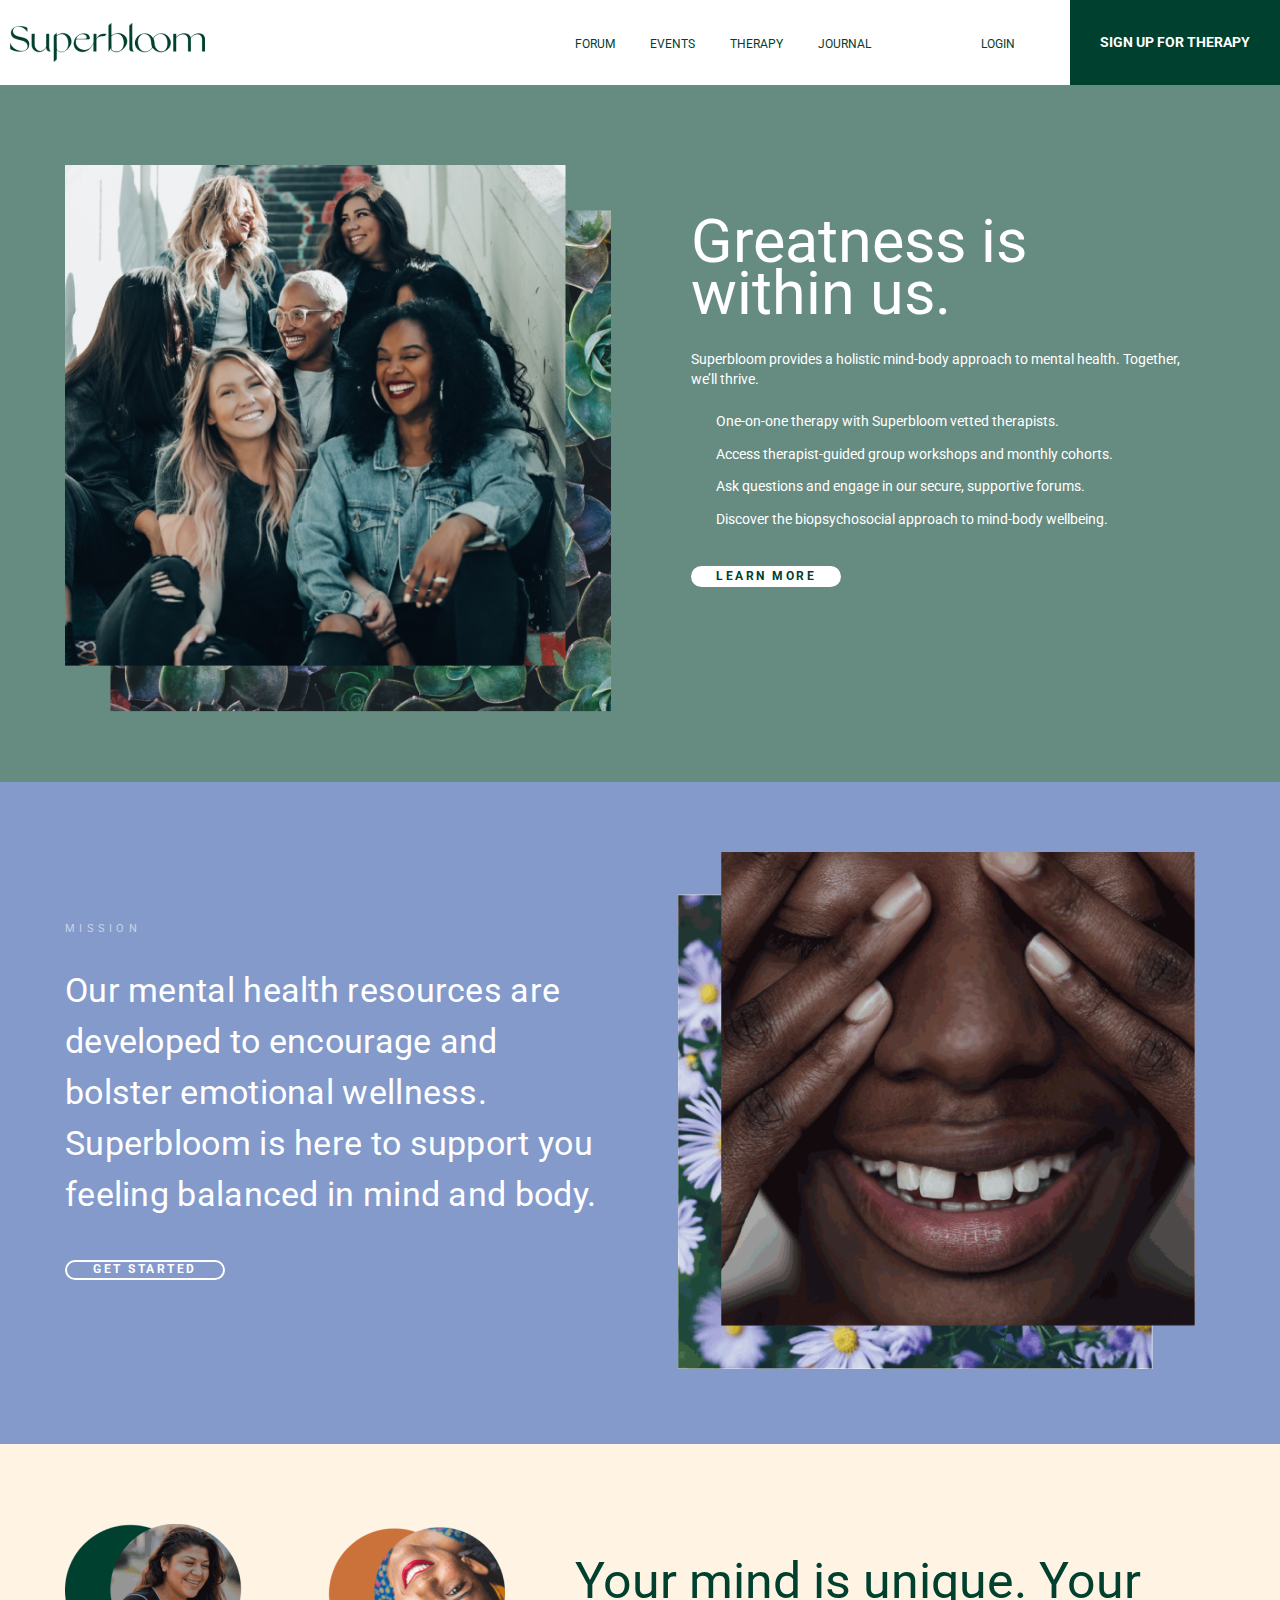
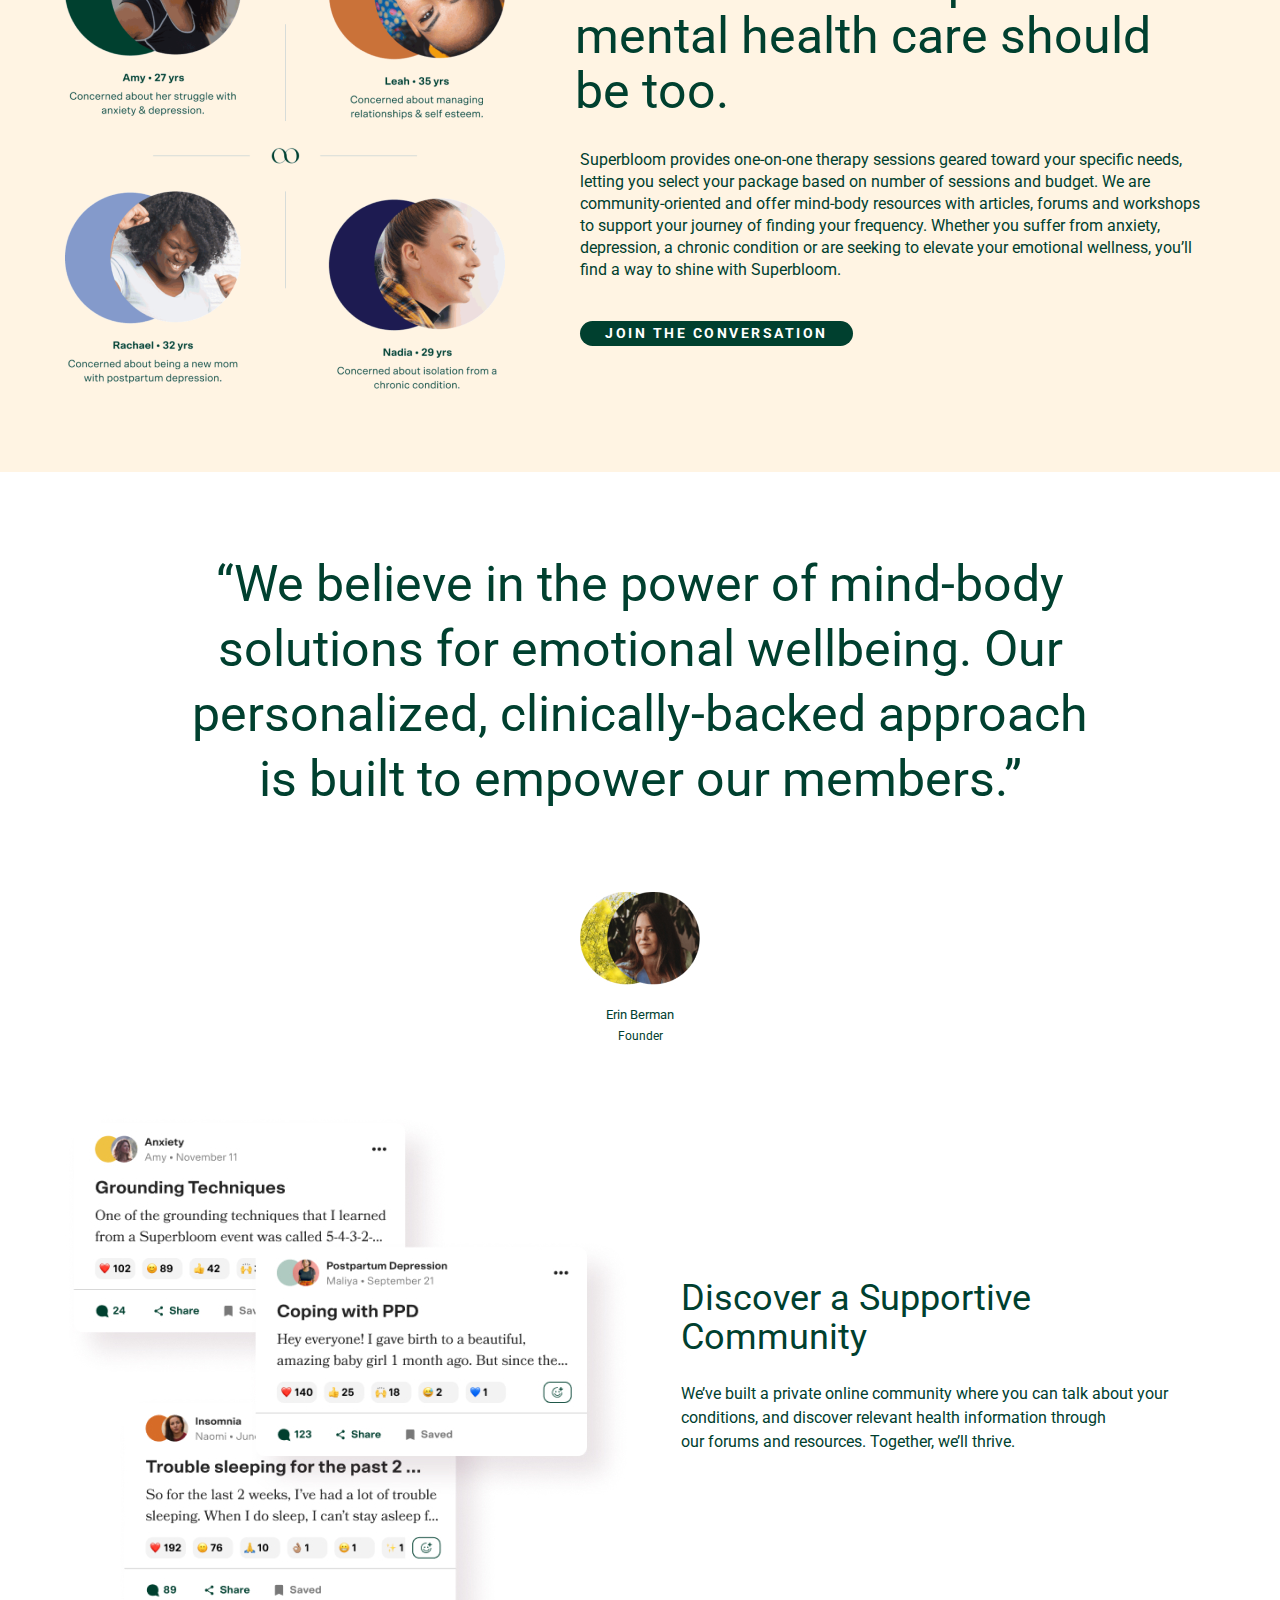
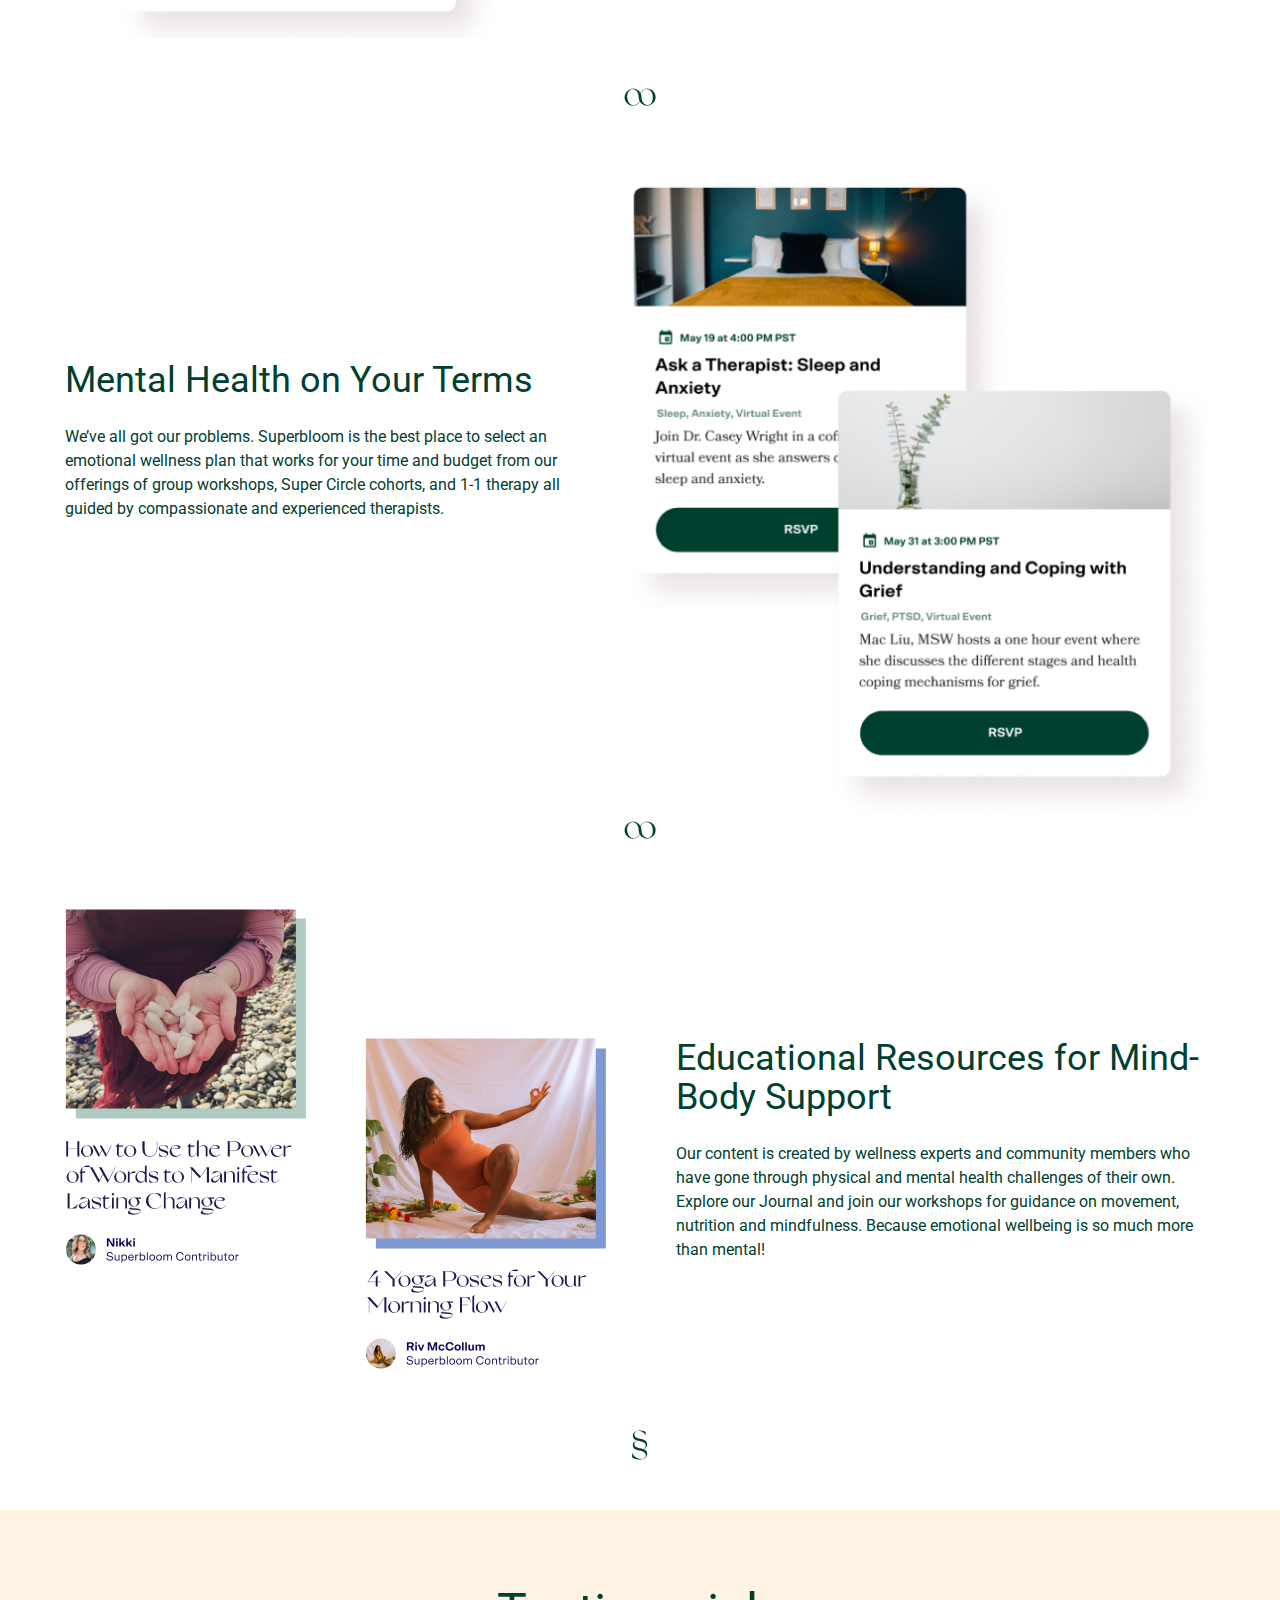
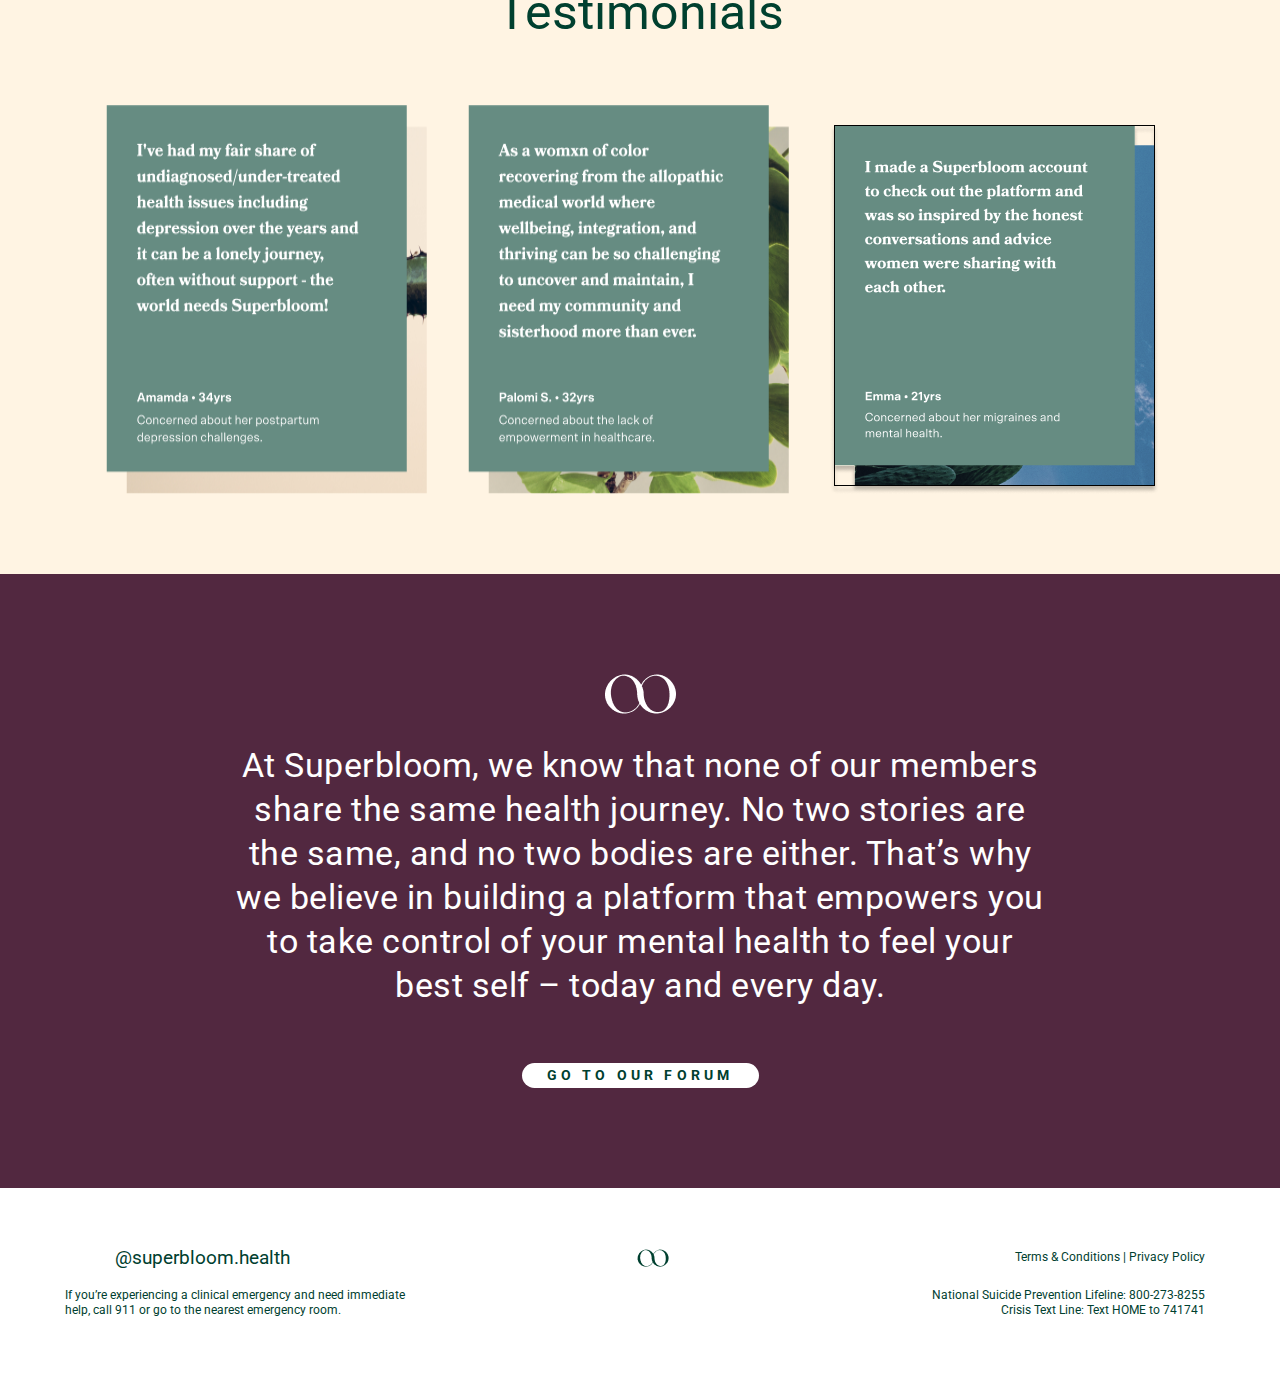
==== superbloom/index.html @ 29b99bd9 "Add files via upload" ====
<!DOCTYPE html>
<html lang="en">
 <head>
	<title>Superbloom</title>
	<meta charset="UTF-8">
	<meta name="format-detection" content="telephone=no">
	<link rel="stylesheet" href="css/style.min.css">
	<link rel="shortcut icon" href="favicon.ico">
	<!-- <meta name="robots" content="noindex, nofollow"> -->
	<!-- <meta name="viewport" content="width=device-width, initial-scale=1.0, maximum-scale=1.0, user-scalable=0"> -->
	<meta name="viewport" content="width=device-width, initial-scale=1.0">
</head>

<body>
	<div class="wrapper">
		<header class="header">
	<div class="header__conteiner _container">
		<div class="header__column">
			<a href="#" class="header__logo"><img src="img/logo.png" alt="logo"></a>
		</div>
		<div class="header__column">
			<div class="header__menu menu">
				<button type="button" class="menu__icon icon-menu">
					<span></span>
					<span></span>
					<span></span>
				</button>
				<nav class="header-menu__body">
					<ul class="header-menu__list">
						<li class="header-menu__item"><a href="" class="header-menu__link">FORUM</a></li>
						<li class="header-menu__item"><a href="" class="header-menu__link">EVENTS</a></li>
						<li class="header-menu__item"><a href="" class="header-menu__link">THERAPY</a></li>
						<li class="header-menu__item"><a href="" class="header-menu__link">JOURNAL</a></li>
						<li class="header-menu__item"><a href="" class="header-menu__link">LOGIN</a></li>
						<!-- <li class="header-menu__item"><a href="" class="header-menu__link">Sign Up FOR
							THERAPY</a></li> -->
						<button class="header__btn">Sign Up FOR
							THERAPY</button>
					</ul>
				</nav>
			</div>
		</div>
	</div>
</header>
		<main class="page">
			<section class="promo">
				<div class="promo__container _container">
					<div class="promo__img">
						<img src="img/bg.png" alt="bg">
					</div>
					<div class="promo__content">
						<h1 class="promo__title">Greatness is<br> within us.</h1>
						<div class="promo__subtitle">Superbloom provides a holistic mind-body approach to mental health.
							Together,<br> we’ll thrive.</div>
						<ul class="promo__item">
							<li>One-on-one therapy with Superbloom vetted therapists.</li>
							<li>Access therapist-guided group workshops and monthly cohorts.</li>
							<li>Ask questions and engage in our secure, supportive forums.</li>
							<li>Discover the biopsychosocial approach to mind-body wellbeing.</li>
						</ul>
						<button class="promo__btn">Learn More</button>
					</div>
				</div>
			</section>

			<section class="mission">
				<div class="mission__container _container">
					<div class="mission__content">
						<div class="mission__title">mission</div>
						<div class="mission__subtitle">Our mental health resources are developed to encourage and bolster
							emotional wellness. Superbloom is here to support you feeling balanced in mind and body.</div>
						<button class="mission__btn">Get started</button>
					</div>
					<div class="mission__img">
						<img src="img/main.png" alt="main">
					</div>
					<div class="mission__infinity">
						<img src="img/Infinity.png" alt="Infinity">
					</div>
				</div>
			</section>


			<section class="mind">
				<div class="mind__container _container">
					<div class="mind__img">
						<img src="img/piple.png" alt="piple">
					</div>
					<div class="mind__content">
						<div class="mind__title">Your mind is unique. Your mental health care should be too.</div>
						<div class="mind__subtitle">Superbloom provides one-on-one therapy sessions geared toward your
							specific needs, letting you select your package based on number of sessions and budget. We are
							community-oriented and offer mind-body resources with articles, forums and workshops to support
							your journey of finding your frequency. Whether you suffer from anxiety, depression, a chronic
							condition or are seeking to elevate your emotional wellness, you’ll find a way to shine with
							Superbloom.</div>
						<button class="mind__btn">Join the conversation</button>
					</div>
				</div>
			</section>

			<section class="berman">
				<div class="berman__container _container">
					<div class="berman__content">
						<div class="berman__title">“We believe in the power of mind-body<br>solutions for emotional wellbeing.
							Our<br>personalized, clinically-backed approach<br>is built to empower our members.”</div>
						<div class="berman__img">
							<img src="img/girl.jpg" alt="girl">
						</div>
						<div class="berman__name">Erin Berman</div>
						<div class="berman__descr">Founder</div>
					</div>
				</div>
			</section>

			<section class="discover">
				<div class="discover__container _container">
					<div class="discover__sup">
						<div class="discover__img">
							<img src="img/koom.jpg" alt="koom">
						</div>
						<div class="discover__content">
							<div class="discover__title">Discover a Supportive<br>Community</div>
							<div class="discover__subtitle">We’ve built a private online community where you can talk about
								your
								conditions, and discover relevant health information through<br>our forums and resources.
								Together,
								we’ll thrive.</div>
						</div>
					</div>

					<img src="img/infiti-green.png" alt="infinity" class="discover__infinity">

					<div class="discover__mental">
						<div class="discover__content-2">
							<div class="discover__label">Mental Health on Your Terms</div>
							<div class="discover__sublabel">We’ve all got our problems. Superbloom is the best place to select
								an
								emotional wellness plan that works for your time and budget from our offerings of group
								workshops,
								Super Circle cohorts, and 1-1 therapy all guided by compassionate and experienced therapists.
							</div>
						</div>

						<div class="discover__rsvp">
							<img src="img/card.jpg" alt="card">
						</div>
					</div>

					<img src="img/infiti-green.png" alt="infinity" class="discover__infinity">

					<div class="discover__support">
						<div class="discover__yoga">
							<img src="img/yoga.jpg" alt="yoga">
						</div>
						<div class="discover__content-3">
							<div class="discover__text">Educational Resources for Mind-Body Support</div>
							<div class="discover__descr">Our content is created by wellness experts and community members who
								have
								gone through physical and mental health challenges of their own. Explore our Journal and join
								our
								workshops for guidance on movement, nutrition and mindfulness. Because emotional wellbeing is so
								much more than mental!</div>
						</div>
					</div>

					<img src="img/infiniti-green1.png" alt="infinity" class="discover__infinity-green">
				</div>
			</section>

			<section class="testimonials">
				<div class="testimonials__container _container">
					<div class="testimonials__title">Testimonials</div>
					<div class="testimonials__image">
						<img src="img/01.png" alt="01">
						<img src="img/02.png" alt="02">
						<img src="img/03.png" alt="03">
					</div>
				</div>
			</section>

			<section class="forum">
				<div class="forum__container _container">
					<div class="forum__image">
						<img src="img/infiniti-1.png" alt="infiniti">
					</div>
					<div class="forum__content">
						<div class="forum__text">At Superbloom, we know that none of our members<br>share the same health
							journey. No two stories are<br>the same, and no two bodies are either. That’s why<br>we believe in
							building a platform that empowers you<br>to take control of your mental health to feel your<br>best
							self – today and every day.</div>
						<button class="forum__btn">go to our forum</button>
					</div>
				</div>
			</section>
		</main>
		<footer class="footer">
	<div class="footer__container _container">
		<div class="footer__wrapper">
			<div class="footer__link">
				<div class="footer__mail">@superbloom.health</div>
				<div class="footer__image">
					<img src="img/infiti-green.png" alt="">
				</div>
				<a href="" class="footer__tearms">Terms & Conditions <span>|</span> Privacy Policy</a>
			</div>
			<div class="footer__info">
				<div class="footer__text">If you’re experiencing a clinical emergency and need immediate<br>help, call 911
					or
					go to the nearest emergency room.</div>
				<div class="footer__descr">
					<div class="footer__tel">National Suicide Prevention Lifeline: 800-273-8255</div>
					<div class="footer__home">‍Crisis Text Line: Text HOME to 741741</div>
				</div>
			</div>
		</div>
	</div>
</footer>
	</div>
	<div class="popup popup_popup">
	<div class="popup__content">
		<div class="popup__body">
			<div class="popup__close"></div>
		</div>
	</div>
</div>
<div class="popup popup_massagename-message">
	<div class="popup__content">
		<div class="popup__body">
			<div class="popup__close"></div>
		</div>
	</div>
</div>
<div class="popup popup_video">
	<div class="popup__content">
		<div class="popup__body">
			<div class="popup__close popup__close_video"></div>
			<div class="popup__video _video"></div>
		</div>
	</div>
</div>

	<!-- Swiper -->
<!-- <script src="https://unpkg.com/swiper/swiper-bundle.min.js"></script> -->
<script src="js/vendors.min.js"></script>
<script src="js/app.min.js"></script>
</body>

</html>
---- superbloom/css/style.min.css ----
@charset "UTF-8";
@import url(https://fonts.googleapis.com/css?family=Roboto:regular,700,&display=swap);
@font-face {
  font-family: "Gilroy-Bold";
  font-display: swap;
  src: url("../fonts/Gilroy-Bold.woff2") format("woff2"), url("../fonts/Gilroy-Bold.woff") format("woff");
  font-weight: 400;
  font-style: normal;
}
@font-face {
  font-family: "Gilroy-Medium";
  font-display: swap;
  src: url("../fonts/Gilroy-Medium.woff2") format("woff2"), url("../fonts/Gilroy-Medium.woff") format("woff");
  font-weight: 400;
  font-style: normal;
}
@font-face {
  font-family: "Gilroy-SemiBold";
  font-display: swap;
  src: url("../fonts/Gilroy-SemiBold.woff2") format("woff2"), url("../fonts/Gilroy-SemiBold.woff") format("woff");
  font-weight: 400;
  font-style: normal;
}
@font-face {
  font-family: "Gilroy-Regular";
  font-display: swap;
  src: url("../fonts/Gilroy-Regular.woff2") format("woff2"), url("../fonts/Gilroy-Regular.woff") format("woff");
  font-weight: 400;
  font-style: normal;
}
* {
  padding: 0px;
  margin: 0px;
  border: 0px;
}

*,
*:before,
*:after {
  -moz-box-sizing: border-box;
  -webkit-box-sizing: border-box;
  box-sizing: border-box;
}

aside,
nav,
footer,
header,
section {
  display: block;
}

html {
  font-size: 16px;
}

html,
body {
  height: 100%;
  min-width: 320px;
}

body {
  line-height: 1;
  font-family: "Roboto";
  -ms-text-size-adjust: 100%;
  -moz-text-size-adjust: 100%;
  -webkit-text-size-adjust: 100%;
}

input,
button,
textarea {
  font-family: "Roboto";
  font-size: inherit;
}

input::-ms-clear {
  display: none;
}

button {
  cursor: pointer;
  background-color: inherit;
}

button::-moz-focus-inner {
  padding: 0;
  border: 0;
}

a,
a:visited {
  text-decoration: none;
}

a:hover {
  text-decoration: none;
}

ul li {
  list-style: none;
}

img {
  vertical-align: top;
}

h1,
h2,
h3,
h4,
h5,
h6 {
  font-weight: inherit;
  font-size: inherit;
}

/*
&::-webkit-scrollbar {
	display: none;
}
*/
body {
  color: #000;
}
body._lock {
  overflow: hidden;
}

.wrapper {
  width: 100%;
  min-height: 100%;
  overflow: hidden;
  display: flex;
  flex-direction: column;
}
._container {
  max-width: 1150px;
  margin: 0 auto;
}
@media (max-width: 1162px) {
  ._container {
    max-width: 970px;
  }
}
@media (max-width: 991.98px) {
  ._container {
    max-width: 750px;
  }
}
@media (max-width: 767.98px) {
  ._container {
    max-width: none;
    padding: 0 10px;
  }
}

.button {
  display: inline-flex;
  padding: 0px 0px;
}
.button._fw {
  width: 100%;
}

.select {
  position: relative;
}
.select__item {
  position: relative;
}
.select__title {
  color: #000;
  border: 1px solid #d9d9d9;
  background-color: #fff;
  cursor: pointer;
  border-radius: 4px;
}
@media (max-width: 991.98px) {
  .select__title {
    font-size: 18px;
  }
}
.select__value {
  display: flex;
  font-size: 14px;
  height: 30px;
  padding: 0px 15px;
  align-items: center;
  justify-content: space-between;
  flex-direction: row-reverse;
}
.select__value span {
  height: 1em;
  overflow: hidden;
  display: -webkit-box;
  -webkit-line-clamp: 1;
  -webkit-box-orient: vertical;
}
.select__value:before {
  content: "";
  display: inline-block;
  transition: all 0.3s ease 0s;
  width: 11px;
  height: 7px;
  background: url("../img/icons/select.svg") center/100% no-repeat;
}
.select__input {
  width: 100%;
  background-color: transparent;
  height: 100%;
}
.select__options {
  color: #000;
  position: absolute;
  top: 29px;
  border-radius: 0 0 4px 4px;
  min-width: 100%;
  left: 0;
  background-color: #fff;
  border-top: 0;
  border: 1px solid #d9d9d9;
  border-top: 0;
  font-size: 14px;
  padding: 10px 0px 5px 0px;
}
@media (max-width: 991.98px) {
  .select__options {
    font-size: 18px;
  }
}
.select__option {
  cursor: pointer;
  padding: 5px 15px;
  margin: 0px 0px 0px 0px;
}
@media (min-width: 992px) {
  .select__option:hover {
    background: #d9d9d9;
  }
}
.select._active {
  z-index: 5;
}
.select._active .select__value:before {
  transform: rotate(-180deg);
}
.select._active .select__options {
  display: block;
}

input[type=text],
input[type=email],
input[type=tel],
textarea {
  -webkit-appearance: none;
  -moz-appearance: none;
  appearance: none;
}
input[type=text]:focus,
input[type=email]:focus,
input[type=tel]:focus,
textarea:focus {
  outline: none;
}

.input {
  border-radius: 0 !important;
  width: 100%;
  display: block;
  padding: 0px 20px;
}
textarea.input {
  resize: none;
  padding: 0px 0px;
}

.checkbox {
  position: relative;
}
.checkbox__input {
  position: absolute;
  width: 0;
  height: 0;
  opacity: 0;
  visibility: hidden;
}
.checkbox__input:checked + .checkbox__text:before {
  background: #fff url("../img/icons/check.svg") center no-repeat;
}
.checkbox__text {
  display: inline-flex;
  align-items: center;
  position: relative;
  font-size: 16px;
  color: #ffffff;
  letter-spacing: -0.3px;
  line-height: calc(20 / 16);
  cursor: pointer;
}
.checkbox__text:before {
  content: "";
  align-self: flex-start;
  margin: 0px 14px 0px 0px;
  flex: 0 0 20px;
  left: 0;
  top: 0;
  width: 20px;
  height: 18px;
  background: #fff;
  border: 1px solid #a7a9ac;
}
.checkbox a {
  color: #fff;
  text-decoration: underline;
}
@media (min-width: 992px) {
  .checkbox a:hover {
    text-decoration: none;
  }
}
.checkbox._error .checkbox__text:before {
  border: 1px solid #ee1212;
}

.options {
  display: flex;
  flex-direction: column;
  align-items: flex-start;
}
.options__item {
  position: relative;
  cursor: pointer;
}
.options__input {
  position: absolute;
  width: 0;
  height: 0;
  opacity: 0;
  left: 0;
  top: 0;
  visibility: hidden;
}
.options__input:checked + .options__text:after {
  transform: scale(1);
}
.options__text {
  display: inline-flex;
  align-items: center;
  position: relative;
  font-size: 16px;
  color: #ffffff;
  letter-spacing: -0.3px;
  line-height: calc(20 / 16);
}
.options__text:before {
  content: "";
  align-self: flex-start;
  margin: 0px 14px 0px 0px;
  flex: 0 0 20px;
  left: 0;
  top: 0;
  border-radius: 50%;
  width: 20px;
  height: 18px;
  background: #fff;
  border: 1px solid #a7a9ac;
}
.options__text:after {
  content: "";
  transition: all 0.3s ease 0s;
  transform: scale(0);
  width: 10px;
  height: 10px;
  border-radius: 50%;
  background-color: #77243a;
  position: absolute;
  left: 5px;
  top: 4px;
}

.rating {
  display: flex;
  align-items: flex-end;
  font-size: 40px;
  line-height: 0.75;
  transition: opacity 0.3s ease 0s;
}

.rating.rating_sending {
  opacity: 0.2;
}

.rating.rating_set .rating__active,
.rating.rating_set .rating__item {
  cursor: pointer;
}

.rating__body {
  position: relative;
}

.rating__body::before {
  content: "★★★★★";
  display: block;
}

.rating__active {
  position: absolute;
  width: 0%;
  height: 100%;
  top: 0;
  left: 0;
  overflow: hidden;
}

.rating__active::before {
  content: "★★★★★";
  position: absolute;
  width: 100%;
  height: 100%;
  top: 0;
  left: 0;
  color: #ffd300;
}

.rating__items {
  display: flex;
  position: absolute;
  width: 100%;
  height: 100%;
  top: 0;
  left: 0;
}

.rating__item {
  flex: 0 0 20%;
  height: 100%;
  opacity: 0;
}

.rating__value {
  font-size: 50%;
  line-height: 1;
  padding: 0px 0px 0px 10px;
}

.quantity {
  width: 88px;
  height: 40px;
  display: flex;
  border: 1px solid rgba(166, 166, 166, 0.45);
}
.quantity__button {
  flex: 0 0 30px;
  position: relative;
  cursor: pointer;
}
.quantity__button::before, .quantity__button::after {
  content: "";
  position: absolute;
  top: 50%;
  left: 50%;
  transition: all 0.3s ease 0s;
  margin: 0px 0px 0px -4.5px;
  background-color: #a6a6a6;
  width: 9px;
  height: 1px;
}
@media (min-width: 991.98px) {
  .quantity__button:hover::before, .quantity__button:hover::after {
    background-color: rgba(0, 0, 0, 0.5);
  }
}
.quantity__button_plus::before {
  transform: rotate(-90deg);
}
.quantity__input {
  flex: 1 1 auto;
}
.quantity__input input {
  height: 100%;
  color: #a6a6a6;
  font-size: 12px;
  width: 100%;
  text-align: center;
}

.row:after {
  display: block;
  content: "";
  clear: both;
}

.rub:after {
  content: "₽";
}

ol.counter {
  list-style-type: none;
  counter-reset: item;
}
ol.counter li {
  position: relative;
  padding: 0px 0px 0px 45px;
}
ol.counter li:before {
  counter-increment: item;
  content: counter(item);
  position: absolute;
  left: 0;
  top: 0;
  color: #818181;
  font-size: 14px;
  font-weight: 700;
  text-align: center;
  line-height: 26px;
  border-radius: 50%;
  width: 28px;
  height: 28px;
  border: 1px solid #4274bb;
}

.ellipsis {
  display: block;
  overflow: hidden;
  width: 100%;
  white-space: nowrap;
  text-overflow: ellipsis;
}

.es {
  overflow: hidden;
  white-space: nowrap;
  text-overflow: ellipsis;
}

.table {
  display: table;
  font-size: 0;
  width: 100%;
}

.trow {
  display: table-row;
}

.cell {
  display: table-cell;
}
.cell.full {
  width: 100%;
}

._ibg {
  position: relative;
}
._ibg img {
  position: absolute;
  width: 100%;
  height: 100%;
  top: 0;
  left: 0;
  object-fit: cover;
}

body.ie ._ibg {
  background-position: center;
  background-size: cover;
  background-repeat: no-repeat;
}
body.ie ._ibg img {
  width: 0;
  height: 0;
  opacity: 0;
  visibility: hidden;
}

._video {
  position: relative;
  overflow: hidden;
  height: 0;
  padding-bottom: 56.25%;
}
._video video,
._video iframe,
._video object,
._video embed {
  position: absolute;
  top: 0;
  left: 0;
  width: 100%;
  height: 100%;
}

.videobg video,
.videobg iframe,
.videobg object,
.videobg embed {
  position: fixed;
  top: 50%;
  left: 50%;
  min-width: 100%;
  min-height: 100%;
  width: auto;
  height: auto;
  z-index: -100;
  transform: translateX(-50%) translateY(-50%);
  background-size: cover;
}

._more-content {
  transition: all 0.3s ease 0s;
  overflow: hidden;
}

._more-link {
  cursor: pointer;
}
._more-link span {
  font-style: normal;
}
._more-link span:first-child {
  display: block;
}
._more-link span:last-child {
  display: none;
}
._more-link._active span {
  font-style: normal;
}
._more-link._active span:first-child {
  display: none;
}
._more-link._active span:last-child {
  display: block;
}

#map {
  background: url("../img/icons/loading.gif") center/50px no-repeat;
}

._swiper {
  overflow: hidden;
}
._swiper .swiper-wrapper {
  width: 100%;
  height: 100%;
  box-sizing: content-box;
  display: flex;
  position: relative;
}
._swiper.swiper-container-vertical .swiper-wrapper {
  flex-direction: column;
}
._swiper.swiper-container-autoheight .swiper-wrapper {
  align-items: flex-start;
}

.swiper-container-initialized .swiper-slide {
  flex-shrink: 0;
}

.swiper-container-android .swiper-slide,
.swiper-container-android .swiper-wrapper {
  transform: translate3d(0px, 0, 0);
}

.swiper-button-lock {
  display: none !important;
}

._tabs-block {
  display: none;
}
._tabs-block._active {
  display: block;
}

.mirror {
  transform: scale(-1, 1);
}

.nicescroll-rails {
  z-index: 1000 !important;
}

._custom-scroll {
  position: fixed;
  right: 0;
  top: 0;
  width: 3px;
  height: 100%;
  z-index: 1000;
}
._custom-scroll__line {
  background-color: rgba(0, 0, 0, 0.5);
  border-radius: 3px 0 0 3px;
  position: relative;
  left: 0;
  top: 0;
  width: 100%;
}

.popup {
  -webkit-overflow-scrolling: touch;
  z-index: 100;
  padding: 30px 10px;
  position: fixed;
  top: 0px;
  left: 0;
  width: 100%;
  height: 100%;
  transition: visibility 0.8s ease 0s;
  visibility: hidden;
}
.popup::before {
  content: "";
  background-color: rgba(0, 0, 0, 0.9);
  position: fixed;
  width: 100%;
  height: 100%;
  top: 0;
  left: 0;
  opacity: 0;
  transition: opacity 0.8s ease 0s;
}
.popup.show {
  visibility: visible;
  overflow: auto;
}
.popup.show::before {
  opacity: 1;
}
.popup.show .popup__body {
  transform: scale(1);
}
.popup._active {
  overflow: auto;
  visibility: visible;
}
.popup._active::before {
  opacity: 1;
}
.popup._active .popup__body {
  transition: all 0.3s ease 0.2s;
  transform: scale(1);
}
.popup__content {
  display: flex;
  flex-direction: column;
  align-items: center;
  min-height: 100%;
  flex: 1 1 auto;
  width: 100%;
  display: flex;
  justify-content: center;
  align-items: center;
}
.popup__body {
  transform: scale(0);
  transition: all 0.3s ease 0s;
  background-color: #fff;
  padding: 50px;
  width: 100%;
  max-width: 800px;
}
.popup__close {
  width: 15px;
  height: 15px;
  position: absolute;
  top: 0px;
  right: 0px;
  cursor: pointer;
  z-index: 30;
  background: url("../img/icons/close.svg") 0 0 no-repeat;
}

.header {
  position: relative;
  z-index: 100;
}
.header__conteiner {
  max-width: 100%;
  padding: 0px 0px 0px 10px;
  height: 85px;
  display: flex;
  justify-content: space-between;
  align-items: center;
}
.header__logo {
  display: inline-block;
  width: 195px;
}
.header__logo img {
  max-width: 100%;
}
.header__btn {
  display: inline-flex;
  justify-content: center;
  align-items: center;
  height: 85px;
  background: #00402f;
  padding: 35px 30px;
  font-weight: 700;
  font-size: 14px;
  line-height: 85.7142857143%;
  text-align: center;
  text-transform: uppercase;
  color: #ffffff;
  margin: 0px 0px 0px 55px;
  transition: background-color 0.3s ease 0s;
  cursor: pointer;
}
.header__btn:hover {
  background-color: #007254;
  color: #fff;
}
@media (max-width: 991.98px) {
  .header__btn {
    margin: 0px 0px 0px 40px;
    font-size: 10px;
    padding: 15px 15px;
  }
}
@media (max-width: 767.98px) {
  .header__btn {
    display: block;
    margin: 0 auto;
    font-size: 20px;
  }
}

@media (max-width: 767.98px) {
  .header-menu__body {
    transform: translate(0, -100%);
    transition: transform 0.3s ease 0s;
    position: fixed;
    width: 100%;
    height: 100%;
    top: 0;
    left: 0;
    overflow: auto;
    padding: 85px 10px 30px 10px;
    background-color: rgba(250, 250, 250, 0.9);
  }
  .header-menu__body._active {
    transform: translate(0px, 0%);
  }
}
.header-menu__list {
  display: flex;
  justify-content: center;
  align-items: center;
}
.header-menu__list li {
  margin: 0px 0px 0px 35px;
}
@media (max-width: 991.98px) {
  .header-menu__list li {
    margin: 0px 0px 0px 25px;
  }
}
.header-menu__list li:nth-child(5) {
  margin: 0px 0px 0px 110px;
}
@media (max-width: 767.98px) {
  .header-menu__list li:nth-child(5) {
    margin: 0px 0px 30px 0px;
  }
}
@media (max-width: 1162px) {
  .header-menu__list li:nth-child(5) {
    margin: 0px 0px 0px 80px;
  }
}
@media (max-width: 1162px) and (max-width: 991.98px) {
  .header-menu__list li:nth-child(5) {
    margin: 0px 0px 0px 20px;
  }
}
@media (max-width: 1162px) and (max-width: 767.98px) {
  .header-menu__list li:nth-child(5) {
    margin: 0px 0px 30px 0px;
  }
}
.header-menu__list li:nth-child(6) {
  margin: 0px 0px 0px 55px;
}
@media (max-width: 767.98px) {
  .header-menu__list li:nth-child(6) {
    margin: 0px 0px 0px 0px;
  }
}
@media (max-width: 767.98px) {
  .header-menu__list {
    height: 50px;
    display: block;
  }
  .header-menu__list li {
    margin: 0px 0px 30px 0px;
  }
  .header-menu__list li:last-child {
    margin: 10px 0px 0px 0px;
  }
}
.header-menu__link {
  font-weight: 400;
  font-size: 12px;
  color: #00402f;
  text-align: center;
  text-transform: uppercase;
  position: relative;
}
.header-menu__link::before {
  display: block;
  position: absolute;
  content: "";
  height: 3px;
  border-radius: 5px;
  width: 0;
  background: #00402f;
  transition: all 0.3s ease 0s;
  left: 0;
  bottom: -5px;
}
.header-menu__link:hover {
  font-weight: 700;
  font-size: 14px;
  text-align: center;
  text-transform: uppercase;
  color: #4f8d7c;
}
.header-menu__link:hover::before {
  width: 100%;
}
@media (max-width: 767.98px) {
  .header-menu__link {
    font-size: 40px;
    display: block;
    text-align: center;
    color: #00402f;
  }
  .header-menu__link::before {
    display: none;
  }
}

.icon-menu {
  display: none;
}
@media (max-width: 767.98px) {
  .icon-menu {
    display: block;
    position: relative;
    width: 30px;
    height: 18px;
    cursor: pointer;
    z-index: 5;
  }
  .icon-menu span {
    transition: all 0.3s ease 0s;
    top: calc(50% - 1px);
    left: 0px;
    position: absolute;
    width: 100%;
    height: 2px;
    background-color: #000;
  }
  .icon-menu span:first-child {
    top: 0px;
  }
  .icon-menu span:last-child {
    top: auto;
    bottom: 0px;
  }
  .icon-menu._active span {
    transform: scale(0);
  }
  .icon-menu._active span:first-child {
    transform: rotate(-45deg);
    top: calc(50% - 1px);
  }
  .icon-menu._active span:last-child {
    transform: rotate(45deg);
    bottom: calc(50% - 1px);
  }
}

/*
//Burger
.icon-menu {
	display: none;
	@media (max-width: $md3+px) {
		display: block;
		position: absolute;
		top: 18px;
		right: 10px;
		width: 30px;
		height: 18px;
		cursor: pointer;
		z-index: 5;
		span {
			transition: all 0.3s ease 0s;
			top: calc(50% - 1px);
			left: 0px;
			position: absolute;
			width: 100%;
			height: 2px;
			background-color: #000;
			&:first-child {
				top: 0px;
			}
			&:last-child {
				top: auto;
				bottom: 0px;
			}
		}
		&._active {
			span {
				transform: scale(0);
				&:first-child {
					transform: rotate(-45deg);
					top: calc(50% - 1px);
				}
				&:last-child {
					transform: rotate(45deg);
					bottom: calc(50% - 1px);
				}
			}
		}
	}
}
*/
.footer {
  padding: 60px 0px 60px 0px;
}
.footer__link {
  display: flex;
  justify-content: space-between;
  align-items: center;
}
@media (max-width: 767.98px) {
  .footer__link {
    display: flex;
    flex-direction: column-reverse;
    align-items: center;
  }
}
.footer__mail {
  font-weight: 400;
  font-size: 19px;
  line-height: 105.2631578947%;
  color: #00402f;
  padding: 0px 0px 0px 50px;
}
@media (max-width: 1162px) {
  .footer__mail {
    font-size: 18px;
  }
}
@media (max-width: 767.98px) {
  .footer__mail {
    padding: 0px 0px 0px 0px;
  }
}
.footer__image {
  padding: 0px 15px;
}
@media (max-width: 767.98px) {
  .footer__image {
    padding: 15px 0px;
  }
}
.footer__tearms {
  font-weight: 400;
  font-size: 12px;
  line-height: 125%;
  text-align: center;
  color: #00402f;
  padding: 0px 10px 0px 0px;
}
.footer__info {
  display: flex;
  justify-content: space-between;
  align-items: center;
  padding: 20px 0px 0px 0px;
}
@media (max-width: 767.98px) {
  .footer__info {
    display: flex;
    flex-direction: column;
    align-items: center;
  }
}
.footer__text {
  font-weight: 400;
  font-size: 12px;
  line-height: 125%;
  color: #00402f;
  padding: 0px 10px 0px 0px;
}
@media (max-width: 1162px) {
  .footer__text {
    font-size: 11px;
  }
}
@media (max-width: 767.98px) {
  .footer__text {
    padding: 0px 0px 15px 0px;
    text-align: center;
  }
  .footer__text > br {
    display: none;
  }
}
.footer__descr {
  padding: 0px 10px 0px 0px;
}
.footer__tel {
  font-weight: 400;
  font-size: 12px;
  line-height: 125%;
  text-align: right;
  color: #00402f;
}
@media (max-width: 1162px) {
  .footer__tel {
    font-size: 11px;
  }
}
.footer__home {
  font-weight: 400;
  font-size: 12px;
  line-height: 125%;
  text-align: right;
  color: #00402f;
}
@media (max-width: 1162px) {
  .footer__home {
    font-size: 11px;
  }
}

.promo {
  padding: 80px 0px 70px 0px;
  background-color: #668c82;
}
@media (max-width: 767.98px) {
  .promo {
    padding: 40px 0px 0px 0px;
  }
}
.promo__container {
  display: flex;
}
@media (max-width: 767.98px) {
  .promo__container {
    flex-direction: column-reverse;
    text-align: center;
  }
}
.promo__img {
  flex: 0 0 546px;
  height: 100%;
  overflow: hidden;
}
.promo__img img {
  max-width: 100%;
}
@media (max-width: 1162px) {
  .promo__img {
    flex: 0 0 50%;
  }
}
@media (max-width: 991.98px) {
  .promo__img {
    margin-top: 20px;
  }
  .promo__img img {
    max-width: auto;
  }
}
.promo__content {
  align-items: flex-start;
  flex: 1 1 auto;
  padding: 50px 0px 0px 80px;
}
.promo__content *:last-child {
  margin-bottom: 0px;
}
@media (max-width: 1162px) {
  .promo__content {
    flex: 1 1 auto;
    padding: 0px 0px 0px 55px;
  }
}
@media (max-width: 767.98px) {
  .promo__content {
    padding: 0px 0px 0px 0px;
  }
}
.promo__title {
  font-weight: 400;
  font-size: 61px;
  line-height: 86.8852459016%;
  color: #ffffff;
  margin: 0px 0px 30px 0px;
}
@media (max-width: 1162px) {
  .promo__title {
    font-size: 50px;
    padding: 0 10px;
  }
}
@media (max-width: 767.98px) {
  .promo__title {
    font-size: 35px;
    margin: 0px 0px 30px 0px;
  }
  .promo__title br {
    display: none;
  }
}
.promo__subtitle {
  overflow: hidden;
  line-height: 142.8571428571%;
  font-weight: 400;
  font-size: 14px;
  color: #ffffff;
  margin: 0px 0px 15px 0px;
  padding: 0px 15px 0px 0px;
}
@media (max-width: 1162px) {
  .promo__subtitle {
    padding: 0px 0px 0px 15px;
  }
  .promo__subtitle br {
    display: none;
  }
}
@media (max-width: 767.98px) {
  .promo__subtitle {
    font-size: 13px;
    padding: 0 20px;
  }
}
.promo__item {
  margin: 0px 0px 30px 0px;
  padding: 0px 0px 0px 25px;
}
@media (max-width: 1162px) {
  .promo__item {
    padding: 0px 0px 0px 15px;
  }
}
@media (max-width: 767.98px) {
  .promo__item {
    margin: 0px 0px 20px 0px;
    padding: 0px 0px 0px 0px;
  }
}
.promo__item li {
  font-weight: 400;
  font-size: 14px;
  line-height: 235.7142857143%;
  color: #ffffff;
}
@media (max-width: 1162px) {
  .promo__item li {
    padding: 0 20px;
  }
}
@media (max-width: 991.98px) {
  .promo__item li {
    padding: 0px 0px 0px 0px;
    font-size: 12px;
  }
}
@media (max-width: 767.98px) {
  .promo__item li {
    font-size: 15px;
    padding: 0 15px;
  }
}
.promo__btn {
  display: inline-flex;
  justify-content: center;
  align-items: center;
  padding: 0 25px;
  background: #ffffff;
  border-radius: 50px;
  line-height: 183.3333333333%;
  transition: background-color 0.3s ease 0s;
  height: 21px;
  font-weight: 700;
  font-size: 12px;
  text-align: center;
  letter-spacing: 2.5px;
  text-transform: uppercase;
  color: #00402f;
}
.promo__btn:hover {
  background-color: #c0c0c0;
}
@media (max-width: 1162px) {
  .promo__btn {
    margin: 0px 0px 0px 15px;
  }
}

.mission {
  padding: 70px 0px 75px 0px;
  background-color: #849acb;
}
@media (max-width: 767.98px) {
  .mission {
    padding: 50px 0px 0px 0px;
  }
}
.mission__container {
  display: flex;
}
@media (max-width: 767.98px) {
  .mission__container {
    flex-direction: column;
    text-align: center;
  }
}
.mission__content {
  flex: 1 1 auto;
  align-items: flex-end;
  padding: 70px 80px 0px 0px;
}
.mission__content *:last-child {
  margin-bottom: 0;
}
@media (max-width: 767.98px) {
  .mission__content {
    padding: 0px 0px 0px 0px;
  }
}
.mission__title {
  font-weight: 400;
  font-size: 11px;
  line-height: 118.1818181818%;
  letter-spacing: 4.3px;
  text-transform: uppercase;
  color: rgba(255, 255, 255, 0.57);
  margin: 0px 0px 30px 0px;
}
.mission__subtitle {
  font-weight: 400;
  font-size: 34px;
  line-height: 150%;
  letter-spacing: 0.3px;
  color: #ffffff;
  margin: 0px 0px 40px 0px;
}
@media (max-width: 1162px) {
  .mission__subtitle {
    font-size: 25px;
  }
}
@media (max-width: 991.98px) {
  .mission__subtitle {
    font-size: 20px;
  }
}
@media (max-width: 767.98px) {
  .mission__subtitle {
    padding: 0 20px;
  }
}
.mission__btn {
  display: inline-flex;
  justify-content: center;
  align-items: center;
  height: 20px;
  border: 2px solid #ffffff;
  box-sizing: border-box;
  border-radius: 50px;
  padding: 0 26px;
  font-weight: 700;
  font-size: 12px;
  line-height: 166.6666666667%;
  text-align: center;
  letter-spacing: 2.5px;
  text-transform: uppercase;
  transition: background-color 0.3s ease 0s;
  color: #ffffff;
}
.mission__btn:hover {
  background-color: #c0c0c0;
}
.mission__img {
  flex: 0 0 517px;
  height: 100%;
  overflow: hidden;
}
.mission__img img {
  max-width: 100%;
}
@media (max-width: 1162px) {
  .mission__img {
    flex: 0 0 50%;
  }
}
@media (max-width: 767.98px) {
  .mission__img {
    margin-top: 20px;
  }
}
.mission__infinity {
  position: relative;
  max-width: 1380px;
  padding: 0px 10px;
  display: flex;
  justify-content: flex-end;
  align-items: center;
}
@media (max-width: 1162px) {
  .mission__infinity {
    padding: 0px 0px 0px 0px;
  }
}
.mission__infinity img {
  position: absolute;
  top: 50%;
  left: 100%;
  padding: 0px 0px 0px 70px;
}
@media (max-width: 1162px) {
  .mission__infinity img {
    display: none;
  }
}

.mind {
  background-color: #fff4e3;
  padding: 80px 0px 80px 0;
}
@media (max-width: 767.98px) {
  .mind {
    padding: 45px 0px 80px 0;
  }
}
.mind__container {
  display: flex;
}
@media (max-width: 767.98px) {
  .mind__container {
    flex-direction: column-reverse;
    text-align: center;
  }
}
.mind__img {
  flex: 0 0 440px;
  height: 100%;
  overflow: hidden;
}
.mind__img img {
  max-width: 100%;
}
@media (max-width: 1162px) {
  .mind__img {
    flex: 0 0 50%;
  }
}
@media (max-width: 767.98px) {
  .mind__img {
    margin-top: 30px;
  }
}
.mind__content {
  flex: 1 1 auto;
  align-items: flex-start;
  padding: 30px 0px 0px 60px;
}
.mind__content *:last-child {
  margin-bottom: 0;
}
@media (max-width: 1162px) {
  .mind__content {
    padding: 30px 0px 0px 45px;
  }
}
@media (max-width: 767.98px) {
  .mind__content {
    padding: 0px 0px 0px 0px;
  }
}
.mind__title {
  font-weight: 400;
  font-size: 50px;
  line-height: 110%;
  color: #00402f;
  margin: 0px 0px 30px 0px;
  padding: 0 10px;
}
@media (max-width: 1162px) {
  .mind__title {
    font-size: 45px;
  }
}
@media (max-width: 991.98px) {
  .mind__title {
    font-size: 25px;
  }
}
@media (max-width: 767.98px) {
  .mind__title {
    margin: 0px 0px 20px 0px;
  }
}
.mind__subtitle {
  font-weight: 400;
  font-size: 16px;
  line-height: 137.5%;
  color: #00402f;
  margin: 0px 0px 40px 0px;
  padding: 0 15px;
}
@media (max-width: 991.98px) {
  .mind__subtitle {
    font-size: 13px;
  }
}
@media (max-width: 767.98px) {
  .mind__subtitle {
    font-size: 14px;
    margin: 0px 0px 30px 0px;
  }
}
.mind__btn {
  display: inline-flex;
  justify-content: center;
  align-items: center;
  height: 25px;
  background: #00402f;
  border-radius: 50px;
  padding: 0 25px;
  font-weight: 700;
  font-size: 14px;
  line-height: 178.5714285714%;
  text-align: center;
  letter-spacing: 2.5px;
  text-transform: uppercase;
  color: #ffffff;
  margin: 0 15px;
  transition: background-color 0.3s ease 0s;
}
.mind__btn:hover {
  background-color: #007254;
}
@media (max-width: 991.98px) {
  .mind__btn {
    font-size: 10px;
  }
}

.berman {
  padding: 80px 0px 50px 0px;
}
@media (max-width: 991.98px) {
  .berman {
    padding: 65px 0px 50px 0px;
  }
}
@media (max-width: 767.98px) {
  .berman {
    padding: 50px 0px 50px 0px;
  }
}
.berman__container {
  display: flex;
  flex-direction: column;
  justify-content: center;
  align-items: center;
}
.berman__content *:last-child {
  margin-bottom: 0;
}
.berman__title {
  font-weight: 400;
  font-size: 50px;
  line-height: 130%;
  text-align: center;
  color: #00402f;
  margin: 0px 0px 80px 0px;
  padding: 0px 20px;
}
@media (max-width: 991.98px) {
  .berman__title {
    font-size: 40px;
  }
}
@media (max-width: 767.98px) {
  .berman__title {
    font-size: 25px;
  }
}
.berman__img {
  margin: 0px 0px 20px 0px;
}
.berman__img img {
  display: block;
  margin: 0 auto;
}
.berman__name {
  font-weight: 400;
  font-size: 13px;
  line-height: 138.4615384615%;
  text-align: center;
  color: #00402f;
  margin: 0px 0px 5px 0px;
}
.berman__descr {
  font-weight: 400;
  font-size: 12px;
  line-height: 125%;
  text-align: center;
  color: #00402f;
}

.discover {
  position: relative;
  padding: 20px 0px 50px 0px;
}
.discover__sup {
  display: flex;
  margin: 0px 0px 50px 0px;
}
@media (max-width: 767.98px) {
  .discover__sup {
    flex-direction: column-reverse;
    text-align: center;
  }
}
.discover__img {
  flex: 0 0 566px;
  height: 100%;
  overflow: hidden;
}
.discover__img img {
  max-width: 100%;
}
@media (max-width: 991.98px) {
  .discover__img {
    flex: 0 0 50%;
  }
}
@media (max-width: 767.98px) {
  .discover__img {
    margin-top: 30px;
  }
}
.discover__content {
  padding: 165px 0 0 50px;
}
.discover__content *:last-child {
  margin-bottom: 0;
}
@media (max-width: 767.98px) {
  .discover__content {
    padding: 40px 0px 0px 0px;
  }
}
.discover__title {
  font-weight: 400;
  font-size: 36px;
  line-height: 108.3333333333%;
  color: #00402f;
  padding: 0px 0px 25px 0px;
}
@media (max-width: 991.98px) {
  .discover__title {
    font-size: 30px;
  }
}
@media (max-width: 767.98px) {
  .discover__title {
    font-size: 25px;
  }
}
.discover__subtitle {
  font-weight: 400;
  font-size: 16px;
  line-height: 150%;
  color: #00402f;
}
@media (max-width: 991.98px) {
  .discover__subtitle {
    font-size: 15px;
  }
}
@media (max-width: 767.98px) {
  .discover__subtitle {
    font-size: 13px;
  }
}
.discover__infinity {
  display: block;
  margin: 0 auto;
}
.discover__mental {
  display: flex;
  padding: 72px 0 0 0;
}
@media (max-width: 767.98px) {
  .discover__mental {
    flex-direction: column;
    text-align: center;
    padding: 50px 0px 0px 0px;
  }
}
.discover__content-2 {
  padding: 183px 65px 0 0;
}
.discover__content-2 *:last-child {
  margin-bottom: 0;
}
@media (max-width: 767.98px) {
  .discover__content-2 {
    padding: 30px 0px 0px 0px;
  }
}
.discover__label {
  font-weight: 400;
  font-size: 36px;
  line-height: 108.3333333333%;
  color: #00402f;
  padding: 0px 0px 25px 0px;
}
@media (max-width: 991.98px) {
  .discover__label {
    font-size: 30px;
  }
}
@media (max-width: 767.98px) {
  .discover__label {
    font-size: 25px;
  }
}
.discover__sublabel {
  font-weight: 400;
  font-size: 16px;
  line-height: 150%;
  color: #00402f;
}
@media (max-width: 991.98px) {
  .discover__sublabel {
    font-size: 15px;
  }
}
@media (max-width: 767.98px) {
  .discover__sublabel {
    font-size: 13px;
  }
}
.discover__rsvp {
  flex: 0 0 590px;
  height: 100%;
  overflow: hidden;
}
.discover__rsvp img {
  max-width: 100%;
}
@media (max-width: 991.98px) {
  .discover__rsvp {
    flex: 0 0 50%;
  }
}
@media (max-width: 767.98px) {
  .discover__rsvp {
    margin-top: 30px;
  }
}
.discover__support {
  display: flex;
  padding: 70px 0px 0px 0px;
  margin: 0px 0px 60px 0px;
}
@media (max-width: 767.98px) {
  .discover__support {
    flex-direction: column-reverse;
    text-align: center;
    padding: 45px 0px 0px 0px;
  }
}
.discover__yoga {
  flex: 0 0 541px;
  height: 100%;
  overflow: hidden;
}
.discover__yoga img {
  max-width: 100%;
}
@media (max-width: 991.98px) {
  .discover__yoga {
    flex: 0 0 50%;
  }
}
@media (max-width: 767.98px) {
  .discover__yoga {
    margin-top: 30px;
  }
}
.discover__content-3 {
  padding: 130px 0px 0px 70px;
}
.discover__content-3 *:last-child {
  margin-bottom: 0;
}
@media (max-width: 767.98px) {
  .discover__content-3 {
    padding: 30px 0px 0px 0px;
  }
}
.discover__text {
  font-weight: 400;
  font-size: 36px;
  line-height: 108.3333333333%;
  color: #00402f;
  padding: 0px 0px 25px 0px;
}
@media (max-width: 991.98px) {
  .discover__text {
    font-size: 30px;
  }
}
@media (max-width: 767.98px) {
  .discover__text {
    font-size: 25px;
  }
}
.discover__descr {
  font-weight: 400;
  font-size: 16px;
  line-height: 150%;
  color: #00402f;
}
@media (max-width: 991.98px) {
  .discover__descr {
    font-size: 14px;
  }
}
@media (max-width: 767.98px) {
  .discover__descr {
    font-size: 13px;
  }
}
.discover__infinity-green {
  display: block;
  margin: 0 auto;
}

.testimonials {
  background: #fff4e3;
  padding: 80px 0px;
}
@media (max-width: 767.98px) {
  .testimonials {
    padding: 50px 0px 0px 0px;
  }
}
.testimonials__container {
  display: flex;
  flex-direction: column;
}
.testimonials__container *:last-child {
  margin-bottom: 0;
}
.testimonials__title {
  font-weight: 400;
  font-size: 50px;
  line-height: 90%;
  text-align: center;
  color: #00402f;
  padding: 0px 0px 70px 0px;
}
@media (max-width: 991.98px) {
  .testimonials__title {
    font-size: 40px;
    padding: 0px 0px 60px 0px;
  }
}
@media (max-width: 767.98px) {
  .testimonials__title {
    padding: 0px 0px 40px 0px;
  }
}
.testimonials__image {
  display: flex;
  justify-content: space-evenly;
}
.testimonials__image img {
  max-width: 100%;
}
.testimonials__image img:nth-child(3) {
  padding: 20px 15px 0px 0px;
}
@media (max-width: 767.98px) {
  .testimonials__image img:nth-child(3) {
    padding: 0px 0px 15px 0;
  }
}
@media (max-width: 1162px) {
  .testimonials__image img {
    padding: 0px 0px 0px 15px;
  }
}
@media (max-width: 991.98px) {
  .testimonials__image {
    flex-wrap: wrap;
  }
  .testimonials__image img {
    padding: 20px 0px 0px 10px;
  }
}
@media (max-width: 767.98px) {
  .testimonials__image {
    flex-direction: column;
    align-items: center;
  }
  .testimonials__image img {
    padding: 0px 0px 20px 0px;
  }
}

.forum {
  background: #522840;
  padding: 100px 0px;
}
@media (max-width: 767.98px) {
  .forum {
    padding: 65px 0px 100px 0px;
  }
}
.forum__image {
  overflow: hidden;
  padding: 0px 0px 30px 0px;
}
.forum__image img {
  max-width: 100%;
  display: block;
  margin: 0 auto;
}
.forum__content {
  padding: 0px 15px 0px 15px;
}
.forum__content *:last-child {
  margin-bottom: 0;
}
.forum__text {
  font-weight: 400;
  font-size: 34px;
  line-height: 129.4117647059%;
  text-align: center;
  letter-spacing: 0.5px;
  color: #ffffff;
  padding: 0px 0px 55px 0px;
}
@media (max-width: 991.98px) {
  .forum__text {
    font-size: 30px;
  }
}
@media (max-width: 767.98px) {
  .forum__text {
    font-size: 20px;
    padding: 0px 0px 40px 0px;
    text-align: center;
  }
}
.forum__btn {
  display: block;
  margin: 0 auto;
  height: 25px;
  background: #ffffff;
  border-radius: 50px;
  padding: 0px 25px 0px 25px;
  font-weight: 700;
  font-size: 14px;
  line-height: 178.5714285714%;
  text-align: center;
  letter-spacing: 4.2px;
  text-transform: uppercase;
  color: #00402f;
  margin-bottom: 25px;
  transition: background-color 0.3s ease 0s;
}
.forum__btn:hover {
  background-color: #c0c0c0;
  color: #fff;
}
@media (max-width: 767.98px) {
  .forum__btn {
    font-size: 13px;
  }
}

.page {
  flex: 1 1 auto;
}
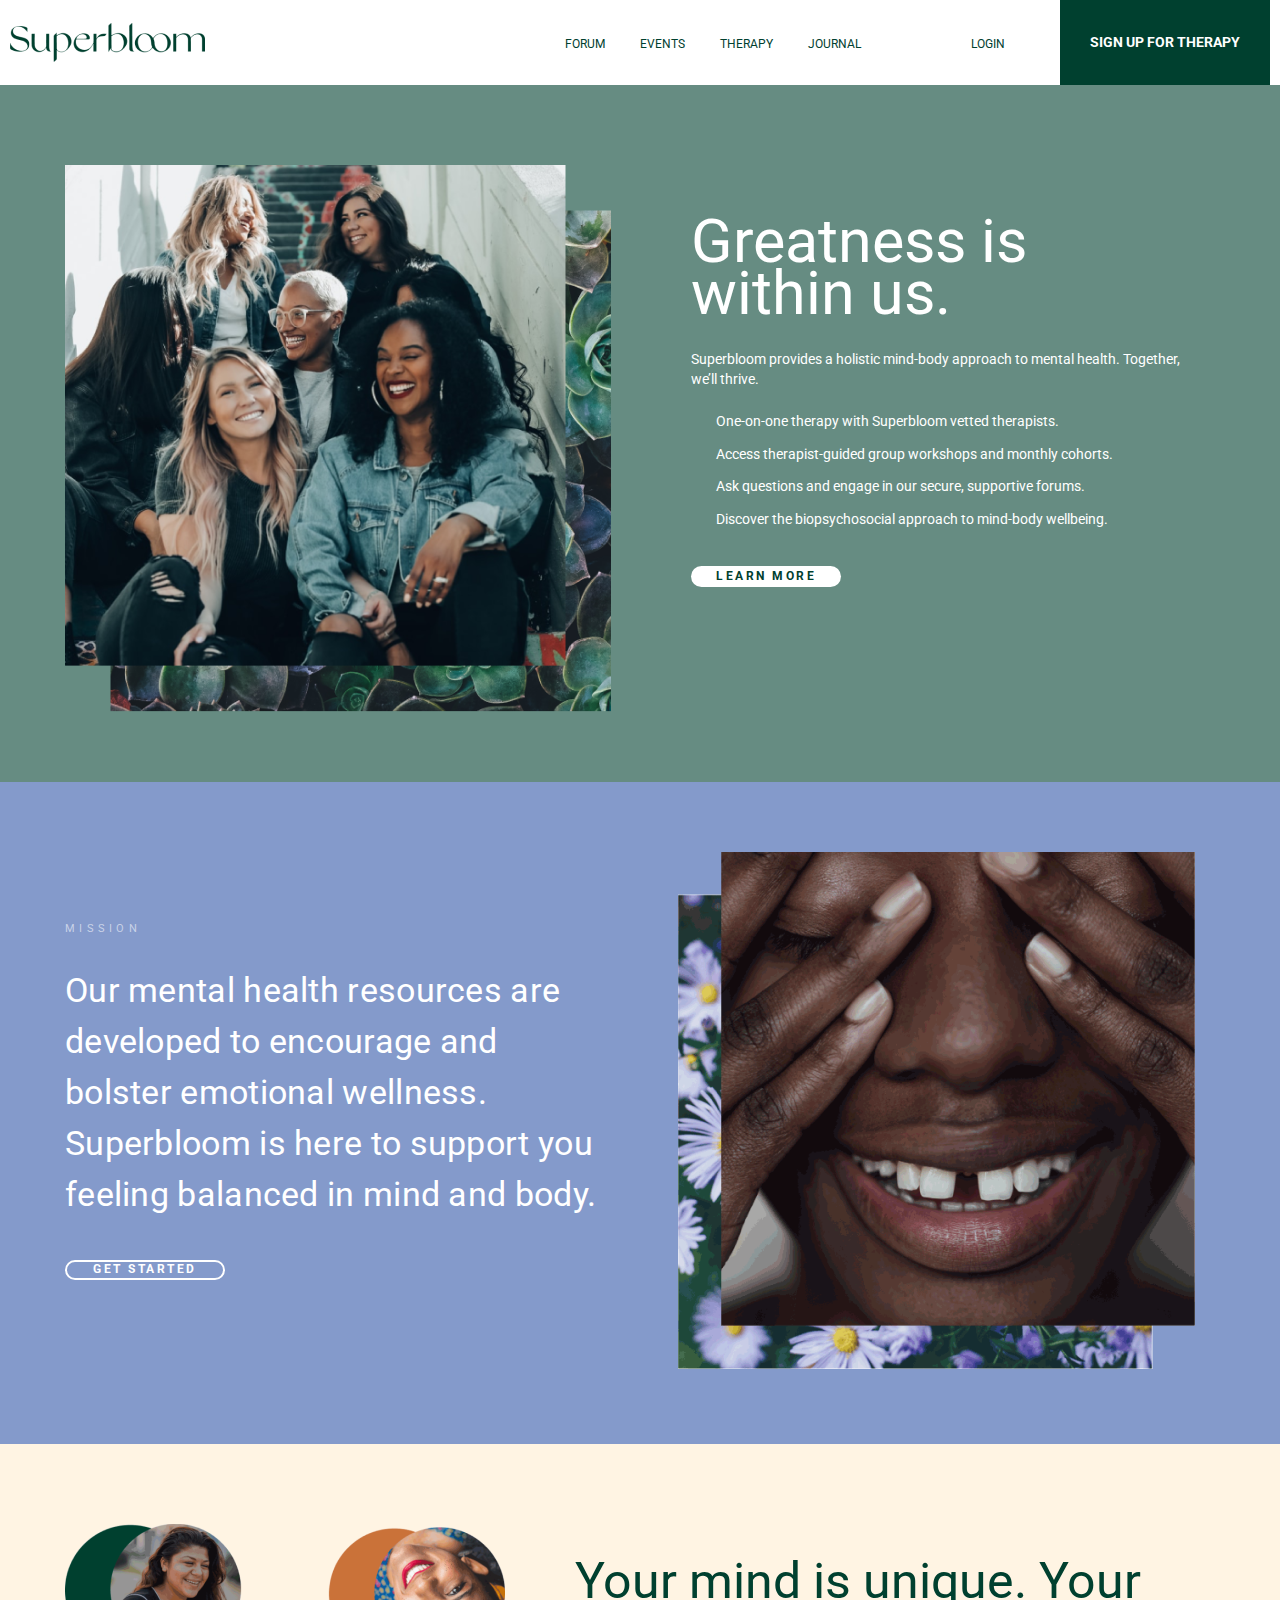
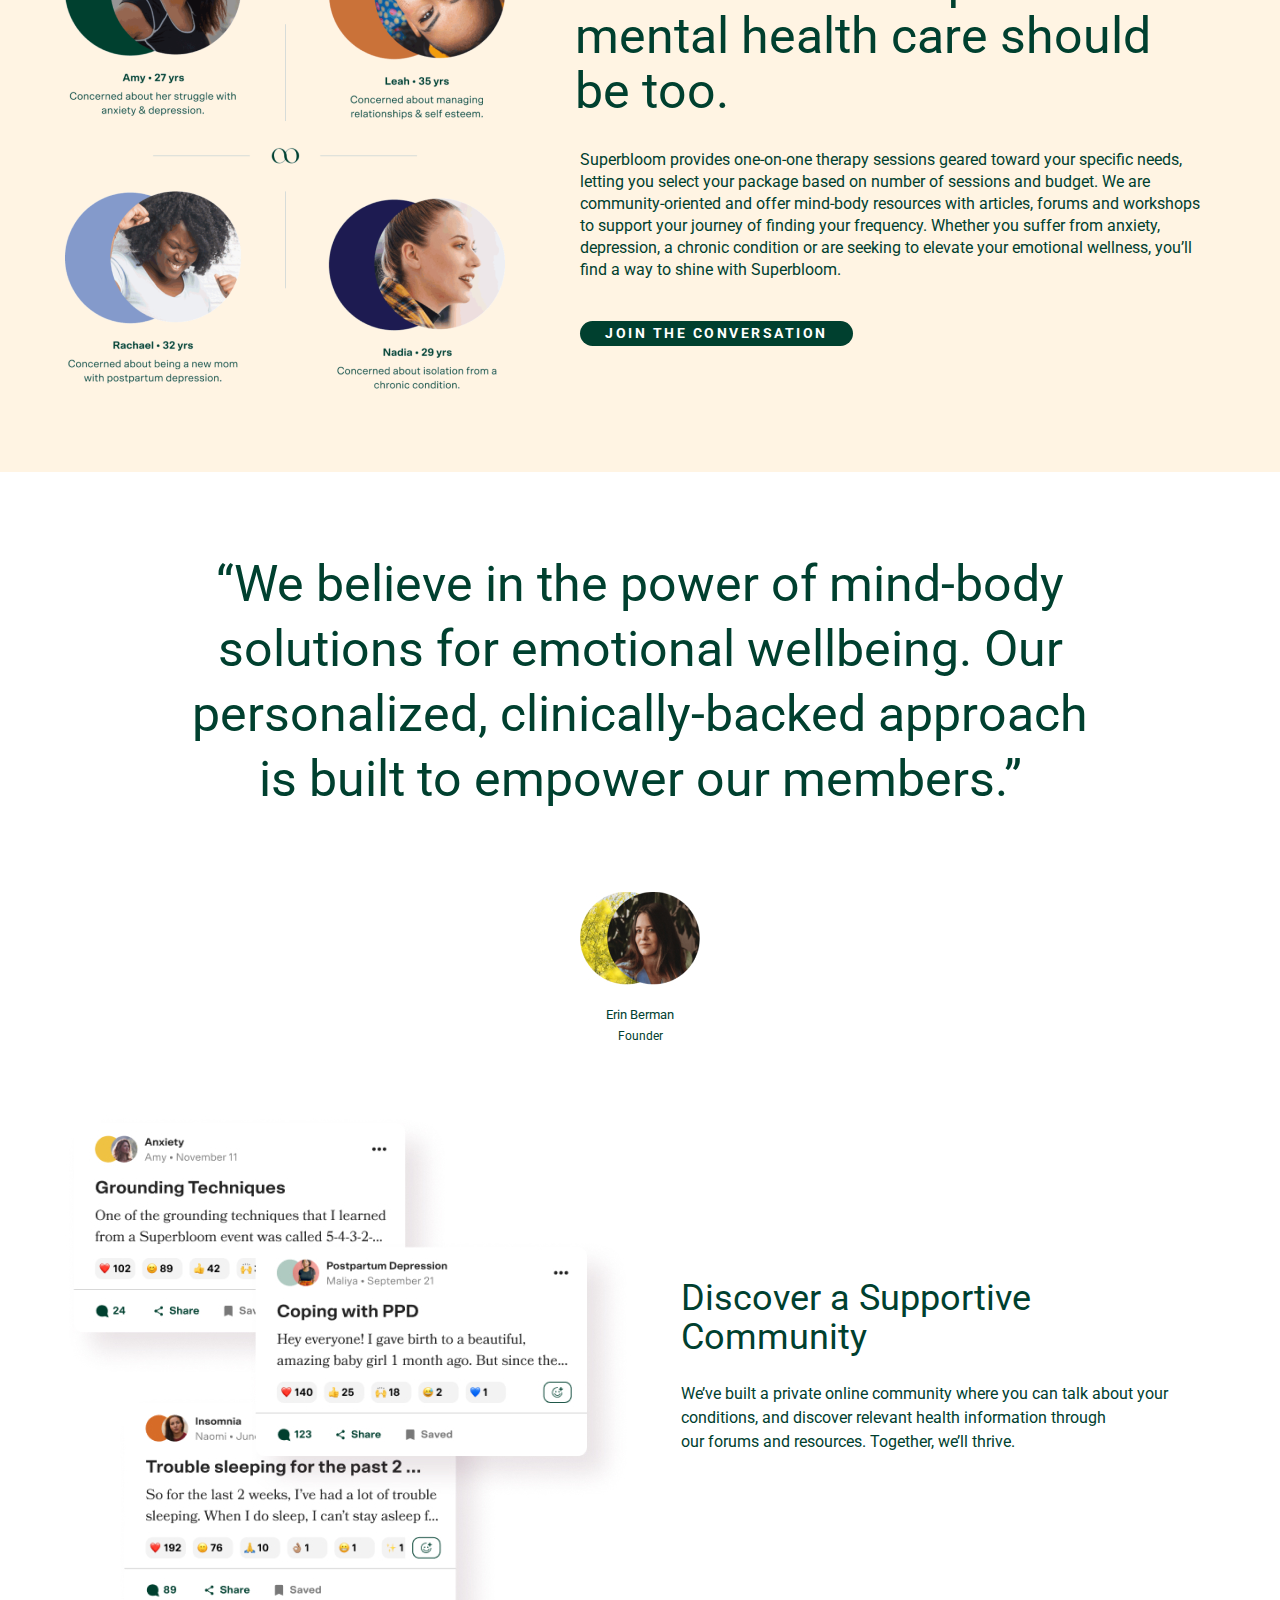
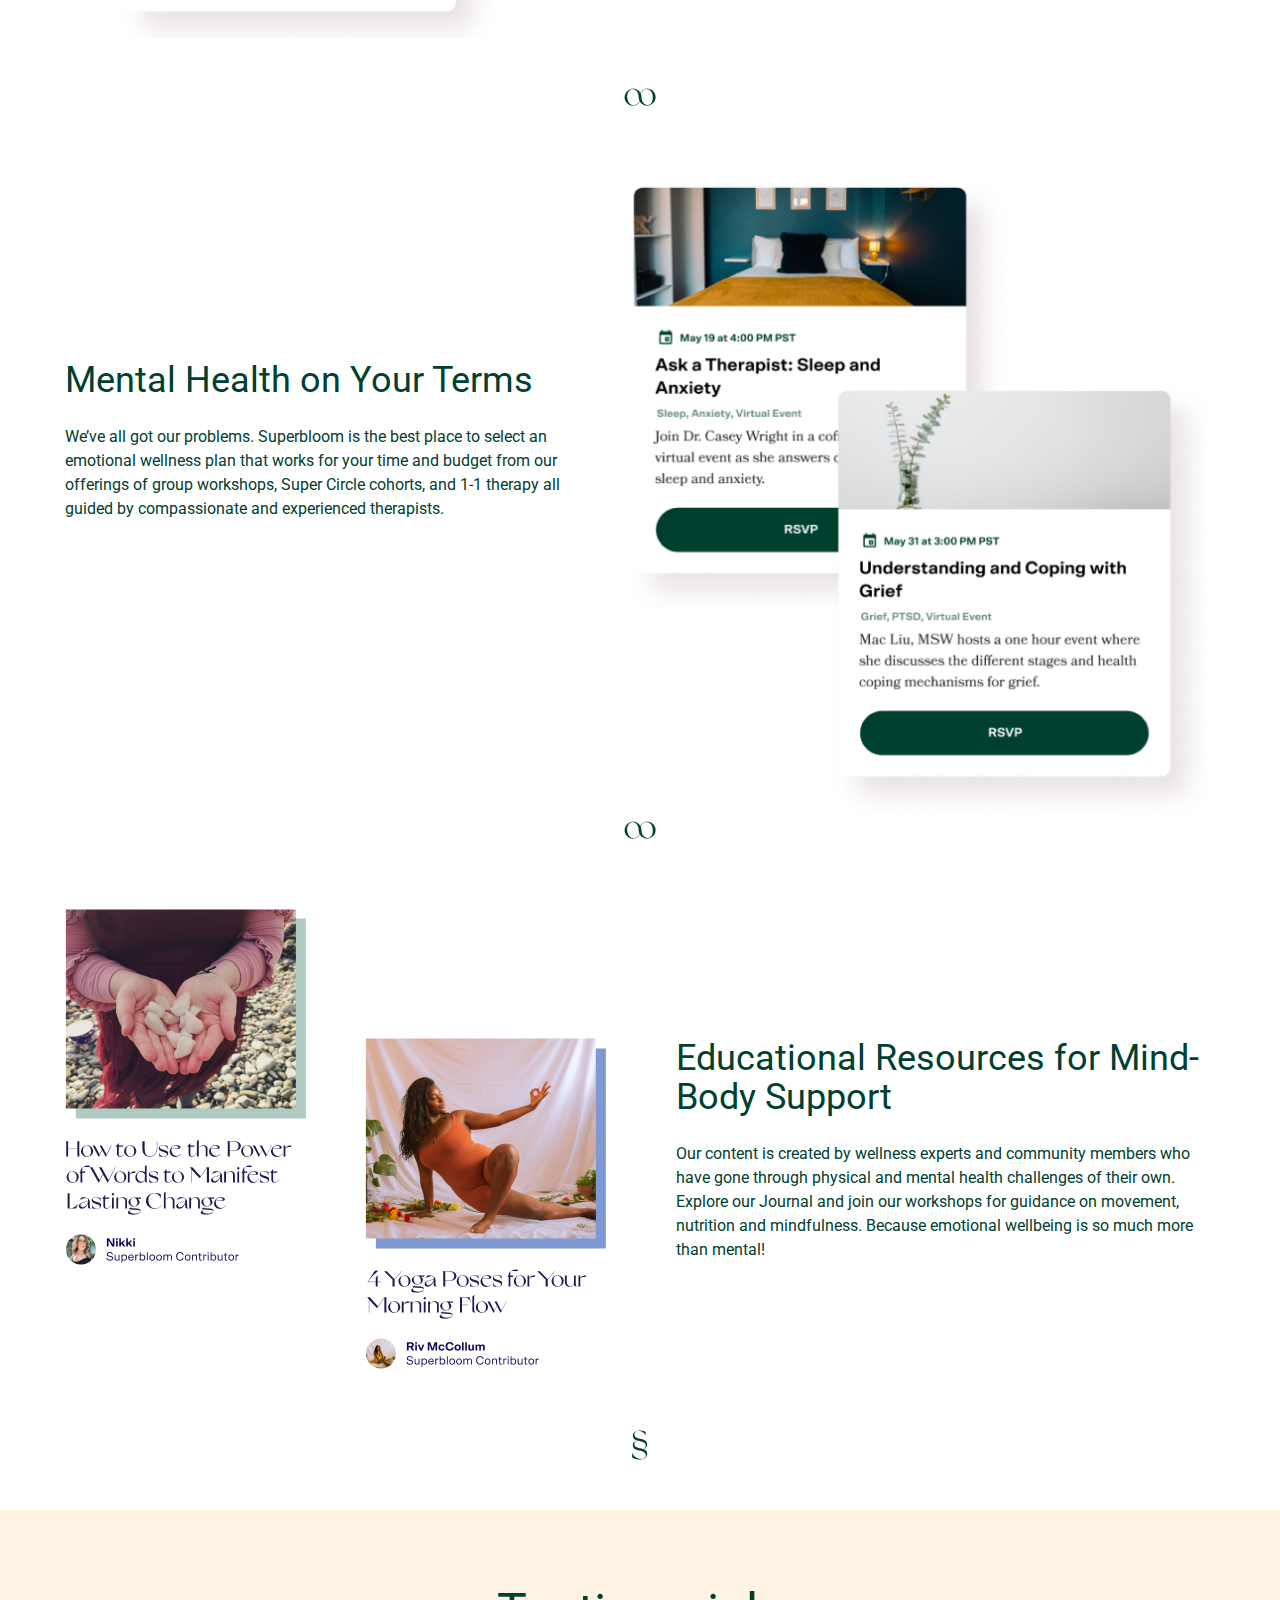
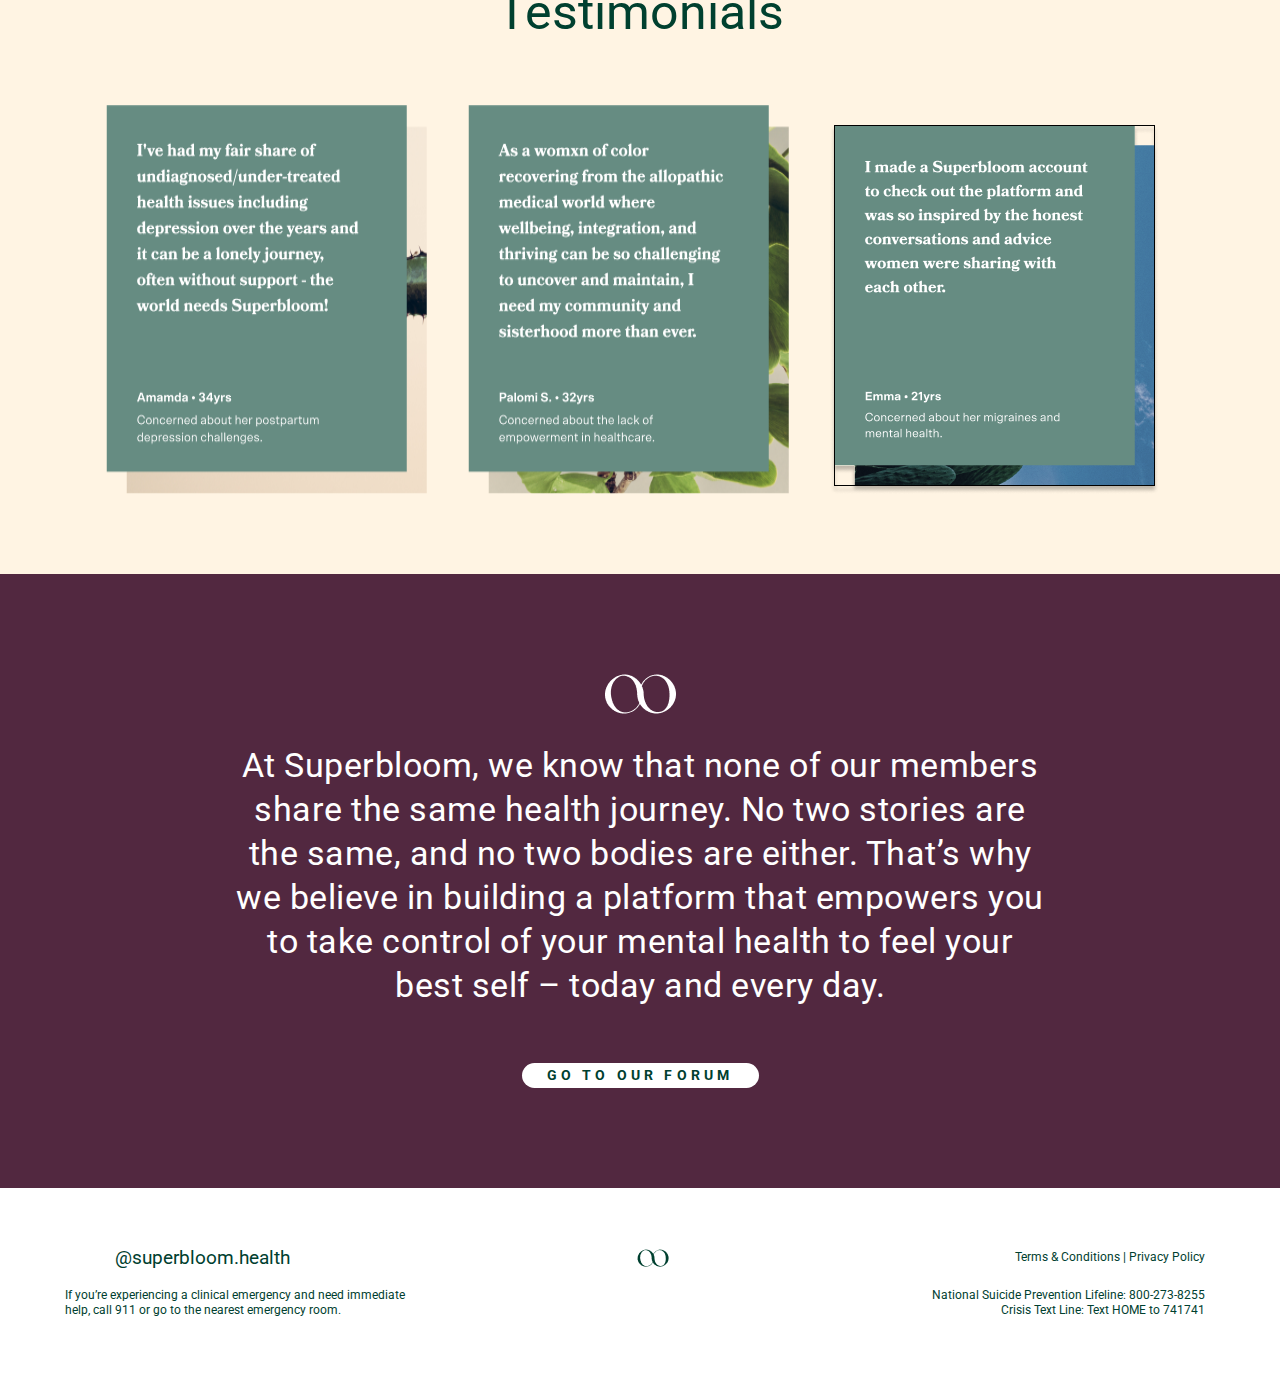
==== commit 35230998: "Add files via upload" ====
--- a/superbloom/index.html
+++ b/superbloom/index.html
@@ -27,11 +27,11 @@
 				</button>
 				<nav class="header-menu__body">
 					<ul class="header-menu__list">
-						<li class="header-menu__item"><a href="" class="header-menu__link">FORUM</a></li>
-						<li class="header-menu__item"><a href="" class="header-menu__link">EVENTS</a></li>
-						<li class="header-menu__item"><a href="" class="header-menu__link">THERAPY</a></li>
-						<li class="header-menu__item"><a href="" class="header-menu__link">JOURNAL</a></li>
-						<li class="header-menu__item"><a href="" class="header-menu__link">LOGIN</a></li>
+						<li class="header-menu__item"><a href="#" class="header-menu__link">FORUM</a></li>
+						<li class="header-menu__item"><a href="#" class="header-menu__link">EVENTS</a></li>
+						<li class="header-menu__item"><a href="#" class="header-menu__link">THERAPY</a></li>
+						<li class="header-menu__item"><a href="#" class="header-menu__link">JOURNAL</a></li>
+						<li class="header-menu__item"><a href="#" class="header-menu__link">LOGIN</a></li>
 						<!-- <li class="header-menu__item"><a href="" class="header-menu__link">Sign Up FOR
 							THERAPY</a></li> -->
 						<button class="header__btn">Sign Up FOR
--- a/superbloom/css/style.min.css
+++ b/superbloom/css/style.min.css
@@ -832,6 +832,10 @@
   }
 }
 
+.menu {
+  padding: 0px 10px 0px 0px;
+}
+
 @media (max-width: 767.98px) {
   .header-menu__body {
     transform: translate(0, -100%);
@@ -911,6 +915,7 @@
   color: #00402f;
   text-align: center;
   text-transform: uppercase;
+  transition: all 0.5s ease 0s;
   position: relative;
 }
 .header-menu__link::before {
@@ -937,7 +942,7 @@
 }
 @media (max-width: 767.98px) {
   .header-menu__link {
-    font-size: 40px;
+    font-size: 30px;
     display: block;
     text-align: center;
     color: #00402f;
